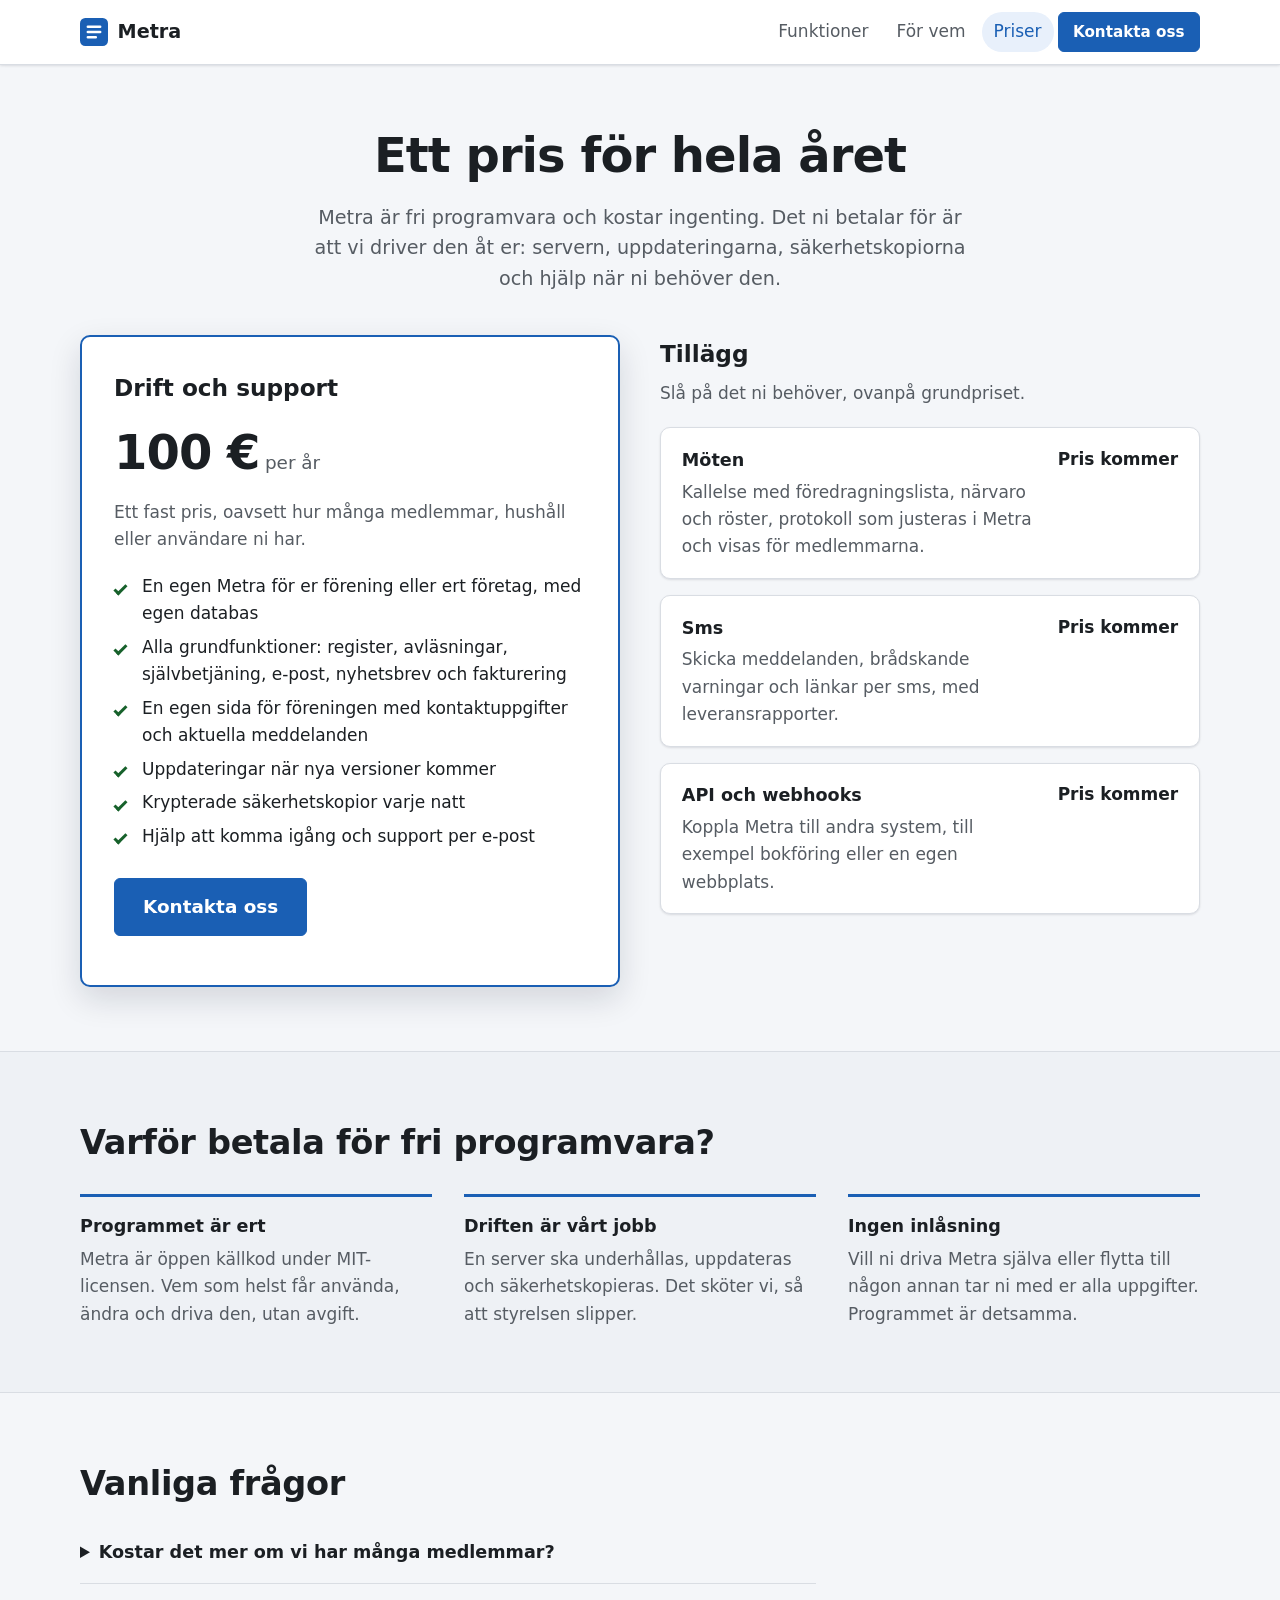
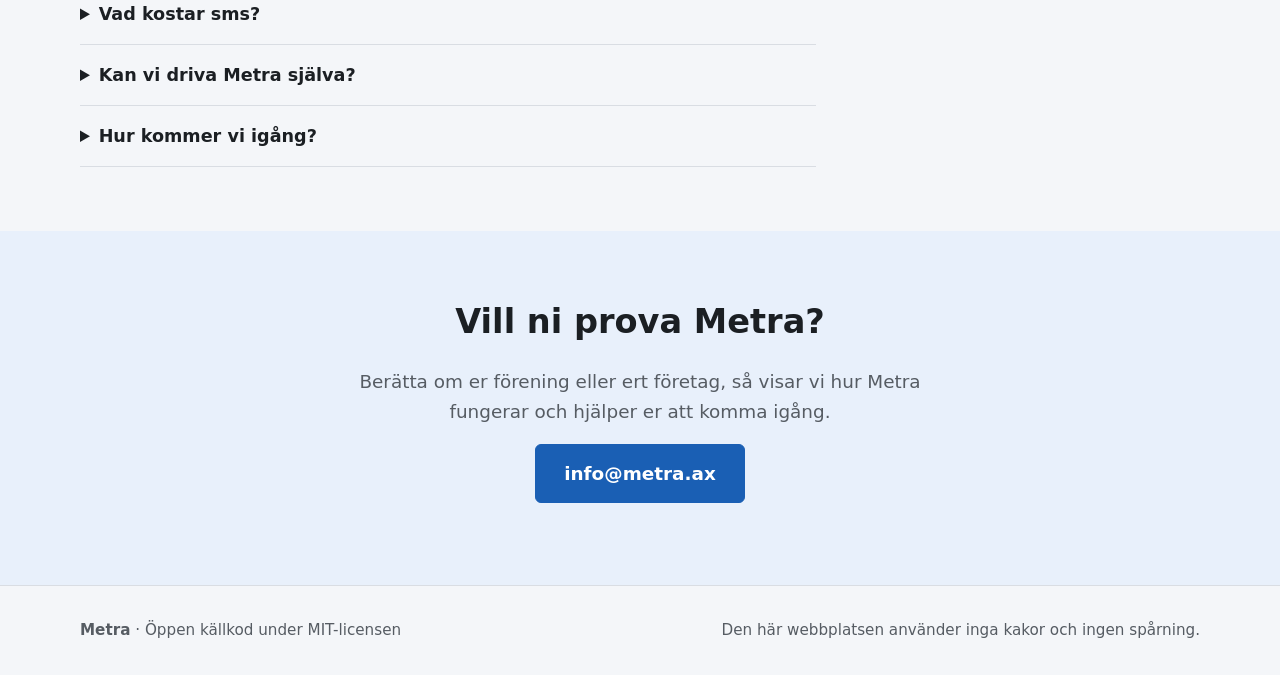
==== priser.html @ fdcd9f50 "Add a pricing page Metra is free software, so the page prices hosting and support: 100 € a year flat" ====
<!doctype html>
<html lang="sv">
<head>
  <meta charset="utf-8">
  <meta name="viewport" content="width=device-width, initial-scale=1">
  <title>Priser – Metra</title>
  <meta name="description" content="Metra är fri programvara. Vi driver den åt er för 100 € per år, med drift, uppdateringar, säkerhetskopior och support.">
  <meta name="color-scheme" content="light dark">
  <meta property="og:title" content="Priser – Metra">
  <meta property="og:description" content="Drift och support av Metra för 100 € per år.">
  <meta property="og:type" content="website">
  <meta property="og:url" content="https://metra.ax/priser.html">
  <link rel="canonical" href="https://metra.ax/priser.html">
  <meta property="og:locale" content="sv_FI">
  <link rel="icon" href="favicon.svg" type="image/svg+xml">
  <link rel="stylesheet" href="style.css">
</head>
<body>
  <a class="skip-link" href="#main">Hoppa till innehållet</a>
  <header class="site-header">
    <div class="wrap site-header__bar">
      <a class="brand" href="./">
        <img src="favicon.svg" alt="" width="28" height="28">
        Metra
      </a>
      <nav aria-label="Huvudmeny">
        <a href="./#funktioner">Funktioner</a>
        <a href="./#for-vem">För vem</a>
        <a href="priser.html" aria-current="page">Priser</a>
        <a class="button button--small" href="#kontakt">Kontakta oss</a>
      </nav>
    </div>
  </header>

  <main id="main">
    <section class="hero hero--center">
      <div class="wrap">
        <h1>Ett pris för hela året</h1>
        <p class="lead">Metra är fri programvara och kostar ingenting. Det ni betalar för är att vi driver den åt er: servern, uppdateringarna, säkerhetskopiorna och hjälp när ni behöver den.</p>
      </div>
    </section>

    <section class="section section--tight">
      <div class="wrap pricing">
        <div class="price-card">
          <h2>Drift och support</h2>
          <p class="price"><span class="price__amount">100 €</span> <span class="price__unit">per år</span></p>
          <p class="price-card__lead">Ett fast pris, oavsett hur många medlemmar, hushåll eller användare ni har.</p>
          <ul class="checks">
            <li>En egen Metra för er förening eller ert företag, med egen databas</li>
            <li>Alla grundfunktioner: register, avläsningar, självbetjäning, e-post, nyhetsbrev och fakturering</li>
            <li>En egen sida för föreningen med kontaktuppgifter och aktuella meddelanden</li>
            <li>Uppdateringar när nya versioner kommer</li>
            <li>Krypterade säkerhetskopior varje natt</li>
            <li>Hjälp att komma igång och support per e-post</li>
          </ul>
          <p><a class="button button--large" href="#kontakt">Kontakta oss</a></p>
        </div>

        <div class="addons">
          <h2>Tillägg</h2>
          <p class="addons__lead">Slå på det ni behöver, ovanpå grundpriset.</p>
          <!-- TODO: fyll i priserna för tilläggen. -->
          <ul class="addon-list">
            <li>
              <div>
                <h3>Möten</h3>
                <p>Kallelse med föredragningslista, närvaro och röster, protokoll som justeras i Metra och visas för medlemmarna.</p>
              </div>
              <p class="addon-list__price">Pris kommer</p>
            </li>
            <li>
              <div>
                <h3>Sms</h3>
                <p>Skicka meddelanden, brådskande varningar och länkar per sms, med leveransrapporter.</p>
              </div>
              <p class="addon-list__price">Pris kommer</p>
            </li>
            <li>
              <div>
                <h3>API och webhooks</h3>
                <p>Koppla Metra till andra system, till exempel bokföring eller en egen webbplats.</p>
              </div>
              <p class="addon-list__price">Pris kommer</p>
            </li>
          </ul>
        </div>
      </div>
    </section>

    <section class="section section--muted">
      <div class="wrap">
        <h2 class="section__title">Varför betala för fri programvara?</h2>
        <div class="trust">
          <div>
            <h4>Programmet är ert</h4>
            <p>Metra är öppen källkod under MIT-licensen. Vem som helst får använda, ändra och driva den, utan avgift.</p>
          </div>
          <div>
            <h4>Driften är vårt jobb</h4>
            <p>En server ska underhållas, uppdateras och säkerhetskopieras. Det sköter vi, så att styrelsen slipper.</p>
          </div>
          <div>
            <h4>Ingen inlåsning</h4>
            <p>Vill ni driva Metra själva eller flytta till någon annan tar ni med er alla uppgifter. Programmet är detsamma.</p>
          </div>
        </div>
      </div>
    </section>

    <section class="section">
      <div class="wrap faq">
        <h2 class="section__title">Vanliga frågor</h2>
        <details>
          <summary>Kostar det mer om vi har många medlemmar?</summary>
          <p>Nej. Priset är detsamma oavsett hur många medlemmar, hushåll eller användare ni har.</p>
        </details>
        <details>
          <summary>Vad kostar sms?</summary>
          <p>Varje sms kostar en liten summa hos sms-leverantören, utöver priset för tillägget. Hör av er så berättar vi hur det fungerar för er.</p>
        </details>
        <details>
          <summary>Kan vi driva Metra själva?</summary>
          <p>Ja. Metra är fri programvara och går att köra på en egen server med Docker. Då betalar ni ingenting till oss.</p>
        </details>
        <details>
          <summary>Hur kommer vi igång?</summary>
          <p>Skicka ett e-postmeddelande och berätta om er förening eller ert företag. Vi sätter upp er Metra och hjälper er att föra in registret.</p>
        </details>
      </div>
    </section>

    <section id="kontakt" class="section section--cta">
      <div class="wrap cta">
        <h2>Vill ni prova Metra?</h2>
        <p>Berätta om er förening eller ert företag, så visar vi hur Metra fungerar och hjälper er att komma igång.</p>
        <p><a class="button button--large" href="mailto:info@metra.ax">info@metra.ax</a></p>
      </div>
    </section>
  </main>

  <footer class="site-footer">
    <div class="wrap site-footer__inner">
      <p><strong>Metra</strong> · Öppen källkod under MIT-licensen</p>
      <p>Den här webbplatsen använder inga kakor och ingen spårning.</p>
    </div>
  </footer>
</body>
</html>
---- style.css ----
/* Metra's website: one hand-written stylesheet, with the app's colours. */
:root {
  --bg: #f4f6f9;
  --surface: #fff;
  --surface-muted: #eef1f5;
  --text: #1b1f23;
  --muted: #565c63;
  --border: #d9dde3;
  --primary: #1a5fb4;
  --primary-hover: #154c91;
  --primary-soft: #e8f0fb;
  --primary-text: #fff;
  --success: #17612b;
  --focus: #b35900;
  --radius: 10px;
  --shadow: 0 1px 2px rgb(16 24 40 / 6%), 0 1px 3px rgb(16 24 40 / 6%);
  --shadow-raised: 0 12px 32px rgb(16 24 40 / 14%);
  color-scheme: light;
}

@media (prefers-color-scheme: dark) {
  :root {
    --bg: #0f1419;
    --surface: #171c23;
    --surface-muted: #141920;
    --text: #e6e9ee;
    --muted: #a3acb8;
    --border: #2d3540;
    --primary: #7cb0ff;
    --primary-hover: #9cc3ff;
    --primary-soft: rgb(124 176 255 / 15%);
    --primary-text: #0b1220;
    --success: #74d68d;
    --focus: #ffb35c;
    --shadow: 0 1px 2px rgb(0 0 0 / 30%), 0 1px 3px rgb(0 0 0 / 30%);
    --shadow-raised: 0 12px 32px rgb(0 0 0 / 50%);
    color-scheme: dark;
  }
}

*, *::before, *::after { box-sizing: border-box; }

html { scroll-behavior: smooth; scroll-padding-top: 4.5rem; }
@media (prefers-reduced-motion: reduce) { html { scroll-behavior: auto; } }

body {
  margin: 0;
  background: var(--bg);
  color: var(--text);
  font-family: system-ui, -apple-system, "Segoe UI", Roboto, "Helvetica Neue", Arial, sans-serif;
  font-size: 1.0625rem;
  line-height: 1.6;
  -webkit-font-smoothing: antialiased;
}

img { max-width: 100%; height: auto; display: block; }
a { color: var(--primary); }
a:hover { color: var(--primary-hover); }
:focus-visible { outline: 3px solid var(--focus); outline-offset: 2px; }

.wrap { max-width: 72rem; margin: 0 auto; padding: 0 1rem; }

.skip-link {
  position: absolute; left: 1rem; top: -3rem;
  background: var(--surface); padding: 0.5rem 1rem; border-radius: 6px; z-index: 10;
}
.skip-link:focus { top: 0.5rem; }

/* Header */
.site-header {
  position: sticky; top: 0; z-index: 5;
  background: var(--surface);
  border-bottom: 1px solid var(--border);
  box-shadow: var(--shadow);
}
.site-header__bar {
  display: flex; align-items: center; justify-content: space-between;
  gap: 1rem; min-height: 4rem;
}
.brand {
  display: inline-flex; align-items: center; gap: 0.6rem;
  font-weight: 700; font-size: 1.2rem; color: var(--text); text-decoration: none;
}
.brand:hover { color: var(--text); }
.site-header nav { display: flex; align-items: center; gap: 0.25rem; }
.site-header nav a:not(.button) {
  color: var(--muted); text-decoration: none; font-weight: 500;
  padding: 0.4rem 0.75rem; border-radius: 999px;
}
.site-header nav a:not(.button):hover { background: var(--primary-soft); color: var(--primary); }
@media (max-width: 40rem) {
  .site-header nav a:not(.button) { display: none; }
}

/* Buttons */
.button {
  display: inline-block;
  background: var(--primary); color: var(--primary-text);
  border: 1px solid var(--primary); border-radius: 6px;
  padding: 0.65rem 1.25rem; font-weight: 600; text-decoration: none;
}
.button:hover { background: var(--primary-hover); border-color: var(--primary-hover); color: var(--primary-text); }
.button--secondary { background: var(--surface); color: var(--text); border-color: var(--border); }
.button--secondary:hover { background: var(--primary-soft); color: var(--primary); border-color: var(--border); }
.button--small { padding: 0.4rem 0.9rem; font-size: 0.95rem; }
.button--large { padding: 0.85rem 1.75rem; font-size: 1.15rem; }

/* Hero */
.hero { padding: 4rem 0 3rem; }
.hero__inner { display: grid; gap: 3rem; align-items: center; grid-template-columns: 1fr; }
@media (min-width: 60rem) {
  .hero__inner { grid-template-columns: 5fr 6fr; }
}
h1 {
  font-size: clamp(2rem, 4.5vw, 3rem); line-height: 1.12;
  letter-spacing: -0.02em; margin: 0 0 1.25rem;
}
.lead { font-size: 1.2rem; color: var(--muted); margin: 0 0 1.75rem; }
.hero__actions { display: flex; flex-wrap: wrap; gap: 0.75rem; margin: 0 0 1rem; }
.hero__note { color: var(--muted); font-size: 0.95rem; margin: 0; }

/* Screenshots */
.shot { margin: 0; }
.shot img { border-radius: var(--radius); }
.shot--browser {
  border: 1px solid var(--border); border-radius: var(--radius);
  background: var(--surface); box-shadow: var(--shadow-raised); overflow: hidden;
}
.shot--browser img { border-radius: 0; }
.shot--phone {
  max-width: 15rem; border: 8px solid #1b1f23; border-radius: 28px;
  overflow: hidden; box-shadow: var(--shadow-raised); background: var(--surface);
}
.shot--phone img { border-radius: 0; }
.shot--single-phone { justify-self: center; }

/* Sections */
.section { padding: 4rem 0; }
.section--muted { background: var(--surface-muted); border-top: 1px solid var(--border); border-bottom: 1px solid var(--border); }
.section__title { font-size: clamp(1.6rem, 3vw, 2.1rem); letter-spacing: -0.01em; margin: 0 0 0.75rem; }
.section__lead { font-size: 1.15rem; color: var(--muted); max-width: 46rem; margin: 0 0 2.5rem; }

/* Feature rows */
.feature {
  display: grid; gap: 2rem; align-items: center;
  padding: 2.5rem 0; border-top: 1px solid var(--border);
}
.feature h3 { font-size: 1.45rem; margin: 0 0 0.75rem; }
.feature p { margin: 0 0 1rem; }
@media (min-width: 56rem) {
  .feature { grid-template-columns: 2fr 3fr; gap: 3.5rem; }
  .feature--flip { grid-template-columns: 3fr 2fr; }
  .feature--flip .feature__text { order: 2; }
}
.checks { list-style: none; padding: 0; margin: 0; }
.checks li { position: relative; padding-left: 1.75rem; margin: 0.4rem 0; }
.checks li::before {
  content: ""; position: absolute; left: 0.2rem; top: 0.5em;
  width: 0.45rem; height: 0.8rem;
  border: solid var(--success); border-width: 0 3px 3px 0; transform: rotate(45deg);
}

.shot-pair { display: grid; grid-template-columns: 1fr auto; gap: 1.25rem; align-items: center; }
.shot-pair .shot--phone { max-width: 11rem; }
@media (max-width: 34rem) {
  .shot-pair { grid-template-columns: 1fr; }
  .shot-pair .shot--phone { justify-self: center; max-width: 14rem; }
}

/* Cards */
.grid-title { font-size: 1.45rem; margin: 3rem 0 1.25rem; }
.cards {
  list-style: none; padding: 0; margin: 0;
  display: grid; gap: 1rem; grid-template-columns: repeat(auto-fill, minmax(16rem, 1fr));
}
.card {
  background: var(--surface); border: 1px solid var(--border);
  border-radius: var(--radius); box-shadow: var(--shadow); padding: 1.25rem 1.4rem;
}
.card h4 { margin: 0 0 0.4rem; font-size: 1.1rem; }
.card p { margin: 0; color: var(--muted); }
.cards--compact .card { padding: 1rem 1.2rem; }

/* Trust */
.trust { display: grid; gap: 2rem; grid-template-columns: repeat(auto-fit, minmax(14rem, 1fr)); margin-top: 1.5rem; }
.trust h4 { font-size: 1.1rem; margin: 0 0 0.4rem; padding-top: 0.9rem; border-top: 3px solid var(--primary); }
.trust p { margin: 0; color: var(--muted); }

/* Call to action */
.section--cta { background: var(--primary-soft); text-align: center; }
.cta { max-width: 40rem; }
.cta h2 { font-size: clamp(1.6rem, 3vw, 2.1rem); margin: 0 0 0.75rem; }
.cta p { font-size: 1.15rem; color: var(--muted); }

/* Footer */
.site-footer { border-top: 1px solid var(--border); padding: 2rem 0; color: var(--muted); font-size: 0.95rem; }
.site-footer__inner { display: flex; flex-wrap: wrap; justify-content: space-between; gap: 0.5rem 2rem; }
.site-footer p { margin: 0; }

/* Pricing page */
.site-header nav a[aria-current="page"] { background: var(--primary-soft); color: var(--primary); }
.hero--center { text-align: center; padding-bottom: 1rem; }
.hero--center .lead { max-width: 42rem; margin: 0 auto; }
.section--tight { padding-top: 1.5rem; }
.cta .cta__more { font-size: 1rem; }

.pricing { display: grid; gap: 2.5rem; align-items: start; }
@media (min-width: 56rem) { .pricing { grid-template-columns: 1fr 1fr; } }
.price-card {
  background: var(--surface); border: 2px solid var(--primary);
  border-radius: var(--radius); box-shadow: var(--shadow-raised); padding: 2rem;
}
.price-card h2, .addons h2 { font-size: 1.45rem; margin: 0 0 0.5rem; }
.price { margin: 0 0 0.5rem; }
.price__amount { font-size: 3rem; font-weight: 700; letter-spacing: -0.02em; }
.price__unit { color: var(--muted); font-size: 1.15rem; }
.price-card__lead, .addons__lead { color: var(--muted); margin: 0 0 1.25rem; }
.price-card .checks { margin-bottom: 1.75rem; }

.addon-list { list-style: none; padding: 0; margin: 0; display: grid; gap: 1rem; }
.addon-list li {
  display: flex; justify-content: space-between; gap: 1rem; align-items: flex-start;
  background: var(--surface); border: 1px solid var(--border);
  border-radius: var(--radius); box-shadow: var(--shadow); padding: 1.1rem 1.3rem;
}
.addon-list h3 { font-size: 1.1rem; margin: 0 0 0.3rem; }
.addon-list p { margin: 0; color: var(--muted); }
.addon-list .addon-list__price { color: var(--text); font-weight: 600; white-space: nowrap; }

.faq details { max-width: 46rem; }
.faq details { border-bottom: 1px solid var(--border); padding: 1rem 0; }
.faq summary { cursor: pointer; font-weight: 600; font-size: 1.1rem; }
.faq details p { margin: 0.75rem 0 0; color: var(--muted); }
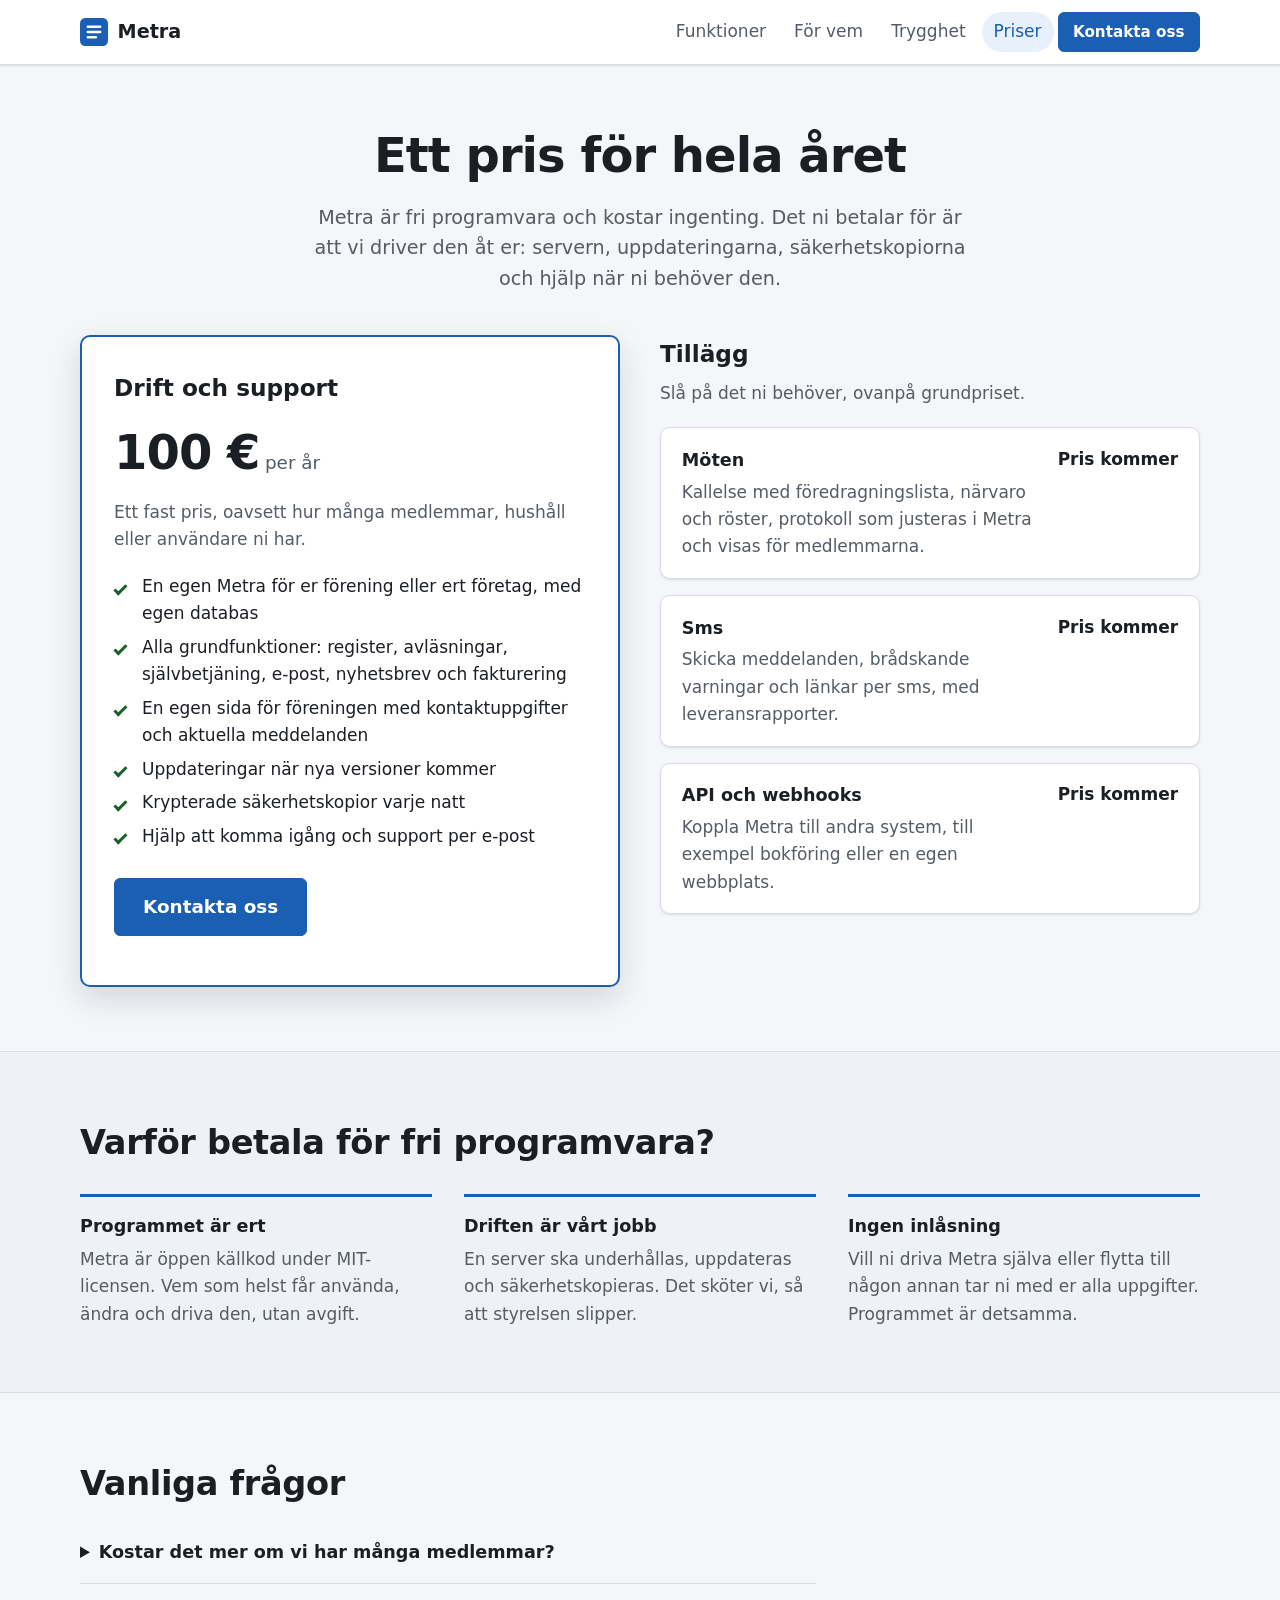
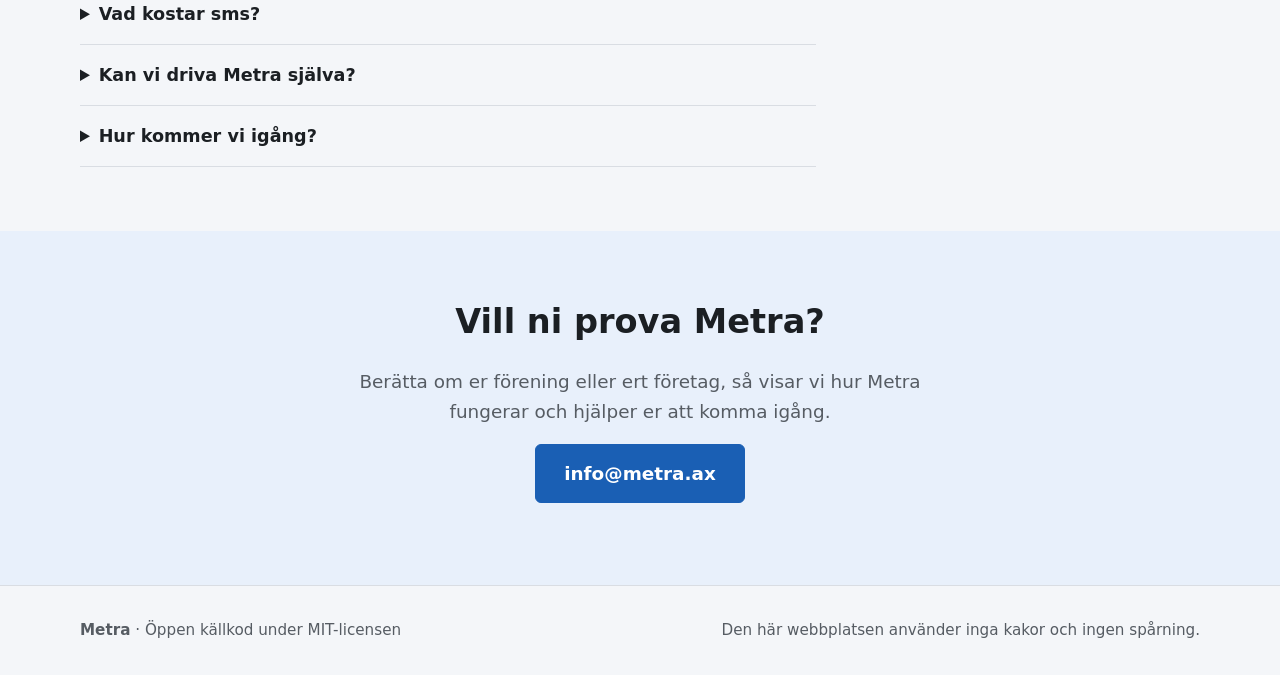
==== commit d7402a19: "Fix the menu links on the pricing page They pointed at ./#..., which opens a folder listing instead " ====
--- a/priser.html
+++ b/priser.html
@@ -19,13 +19,14 @@
   <a class="skip-link" href="#main">Hoppa till innehållet</a>
   <header class="site-header">
     <div class="wrap site-header__bar">
-      <a class="brand" href="./">
+      <a class="brand" href="index.html">
         <img src="favicon.svg" alt="" width="28" height="28">
         Metra
       </a>
       <nav aria-label="Huvudmeny">
-        <a href="./#funktioner">Funktioner</a>
-        <a href="./#for-vem">För vem</a>
+        <a href="index.html#funktioner">Funktioner</a>
+        <a href="index.html#for-vem">För vem</a>
+        <a href="index.html#trygghet">Trygghet</a>
         <a href="priser.html" aria-current="page">Priser</a>
         <a class="button button--small" href="#kontakt">Kontakta oss</a>
       </nav>
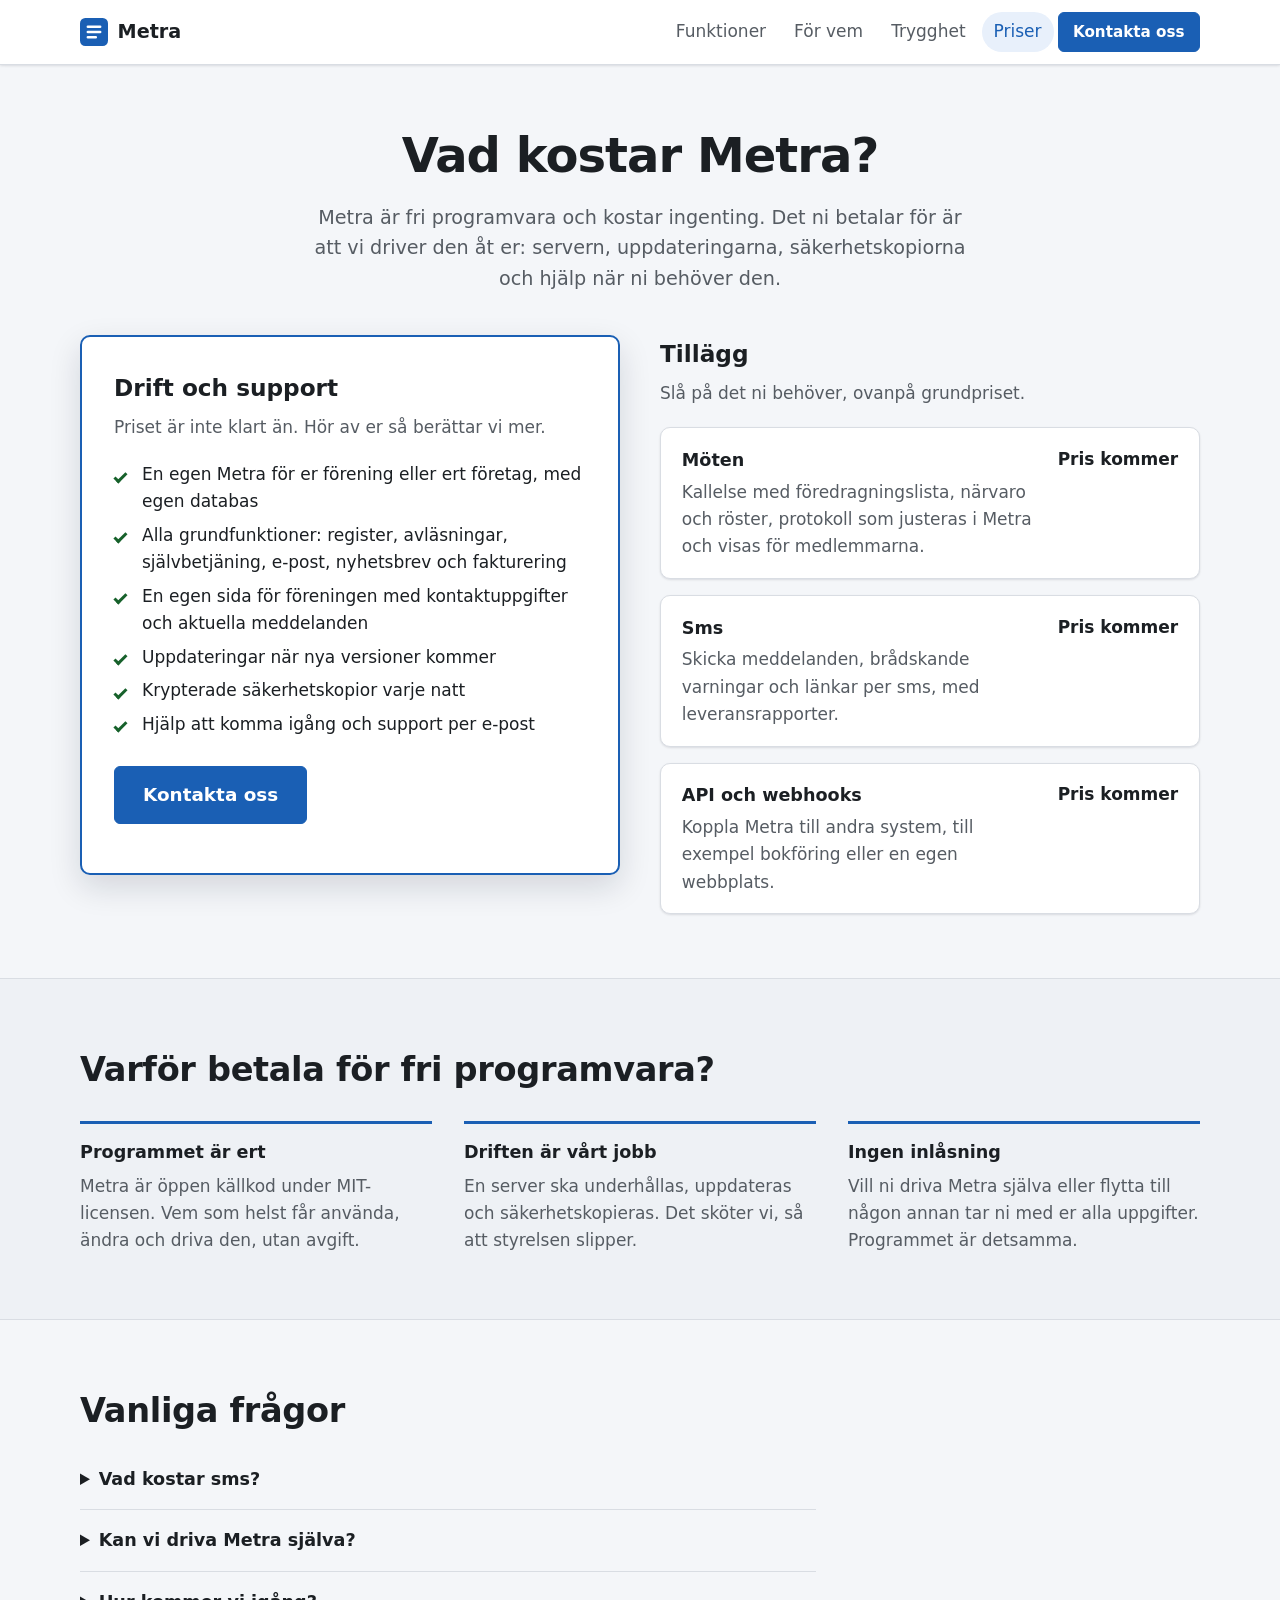
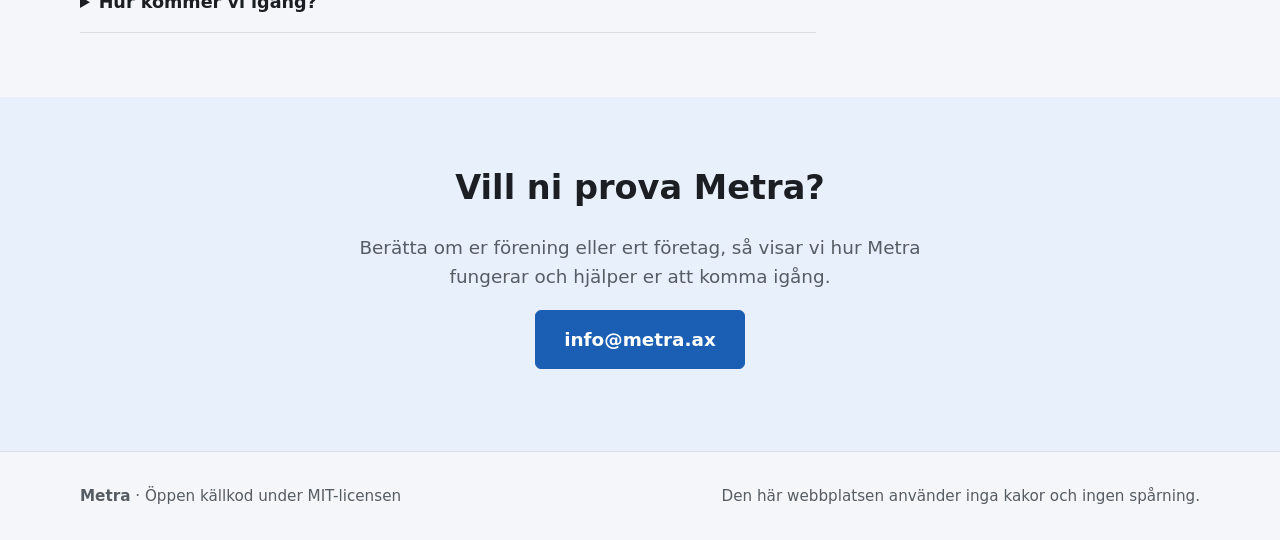
==== commit 42f96314: "Take the 100 € price off the site until the budget is done Co-Authored-By: Claude Opus 5.5 (1M conte" ====
--- a/priser.html
+++ b/priser.html
@@ -4,10 +4,10 @@
   <meta charset="utf-8">
   <meta name="viewport" content="width=device-width, initial-scale=1">
   <title>Priser – Metra</title>
-  <meta name="description" content="Metra är fri programvara. Vi driver den åt er för 100 € per år, med drift, uppdateringar, säkerhetskopior och support.">
+  <meta name="description" content="Metra är fri programvara. Vi driver den åt er, med drift, uppdateringar, säkerhetskopior och support.">
   <meta name="color-scheme" content="light dark">
   <meta property="og:title" content="Priser – Metra">
-  <meta property="og:description" content="Drift och support av Metra för 100 € per år.">
+  <meta property="og:description" content="Drift och support av Metra.">
   <meta property="og:type" content="website">
   <meta property="og:url" content="https://metra.ax/priser.html">
   <link rel="canonical" href="https://metra.ax/priser.html">
@@ -36,7 +36,7 @@
   <main id="main">
     <section class="hero hero--center">
       <div class="wrap">
-        <h1>Ett pris för hela året</h1>
+        <h1>Vad kostar Metra?</h1>
         <p class="lead">Metra är fri programvara och kostar ingenting. Det ni betalar för är att vi driver den åt er: servern, uppdateringarna, säkerhetskopiorna och hjälp när ni behöver den.</p>
       </div>
     </section>
@@ -45,8 +45,7 @@
       <div class="wrap pricing">
         <div class="price-card">
           <h2>Drift och support</h2>
-          <p class="price"><span class="price__amount">100 €</span> <span class="price__unit">per år</span></p>
-          <p class="price-card__lead">Ett fast pris, oavsett hur många medlemmar, hushåll eller användare ni har.</p>
+          <p class="price-card__lead">Priset är inte klart än. Hör av er så berättar vi mer.</p>
           <ul class="checks">
             <li>En egen Metra för er förening eller ert företag, med egen databas</li>
             <li>Alla grundfunktioner: register, avläsningar, självbetjäning, e-post, nyhetsbrev och fakturering</li>
@@ -113,10 +112,6 @@
       <div class="wrap faq">
         <h2 class="section__title">Vanliga frågor</h2>
         <details>
-          <summary>Kostar det mer om vi har många medlemmar?</summary>
-          <p>Nej. Priset är detsamma oavsett hur många medlemmar, hushåll eller användare ni har.</p>
-        </details>
-        <details>
           <summary>Vad kostar sms?</summary>
           <p>Varje sms kostar en liten summa hos sms-leverantören, utöver priset för tillägget. Hör av er så berättar vi hur det fungerar för er.</p>
         </details>
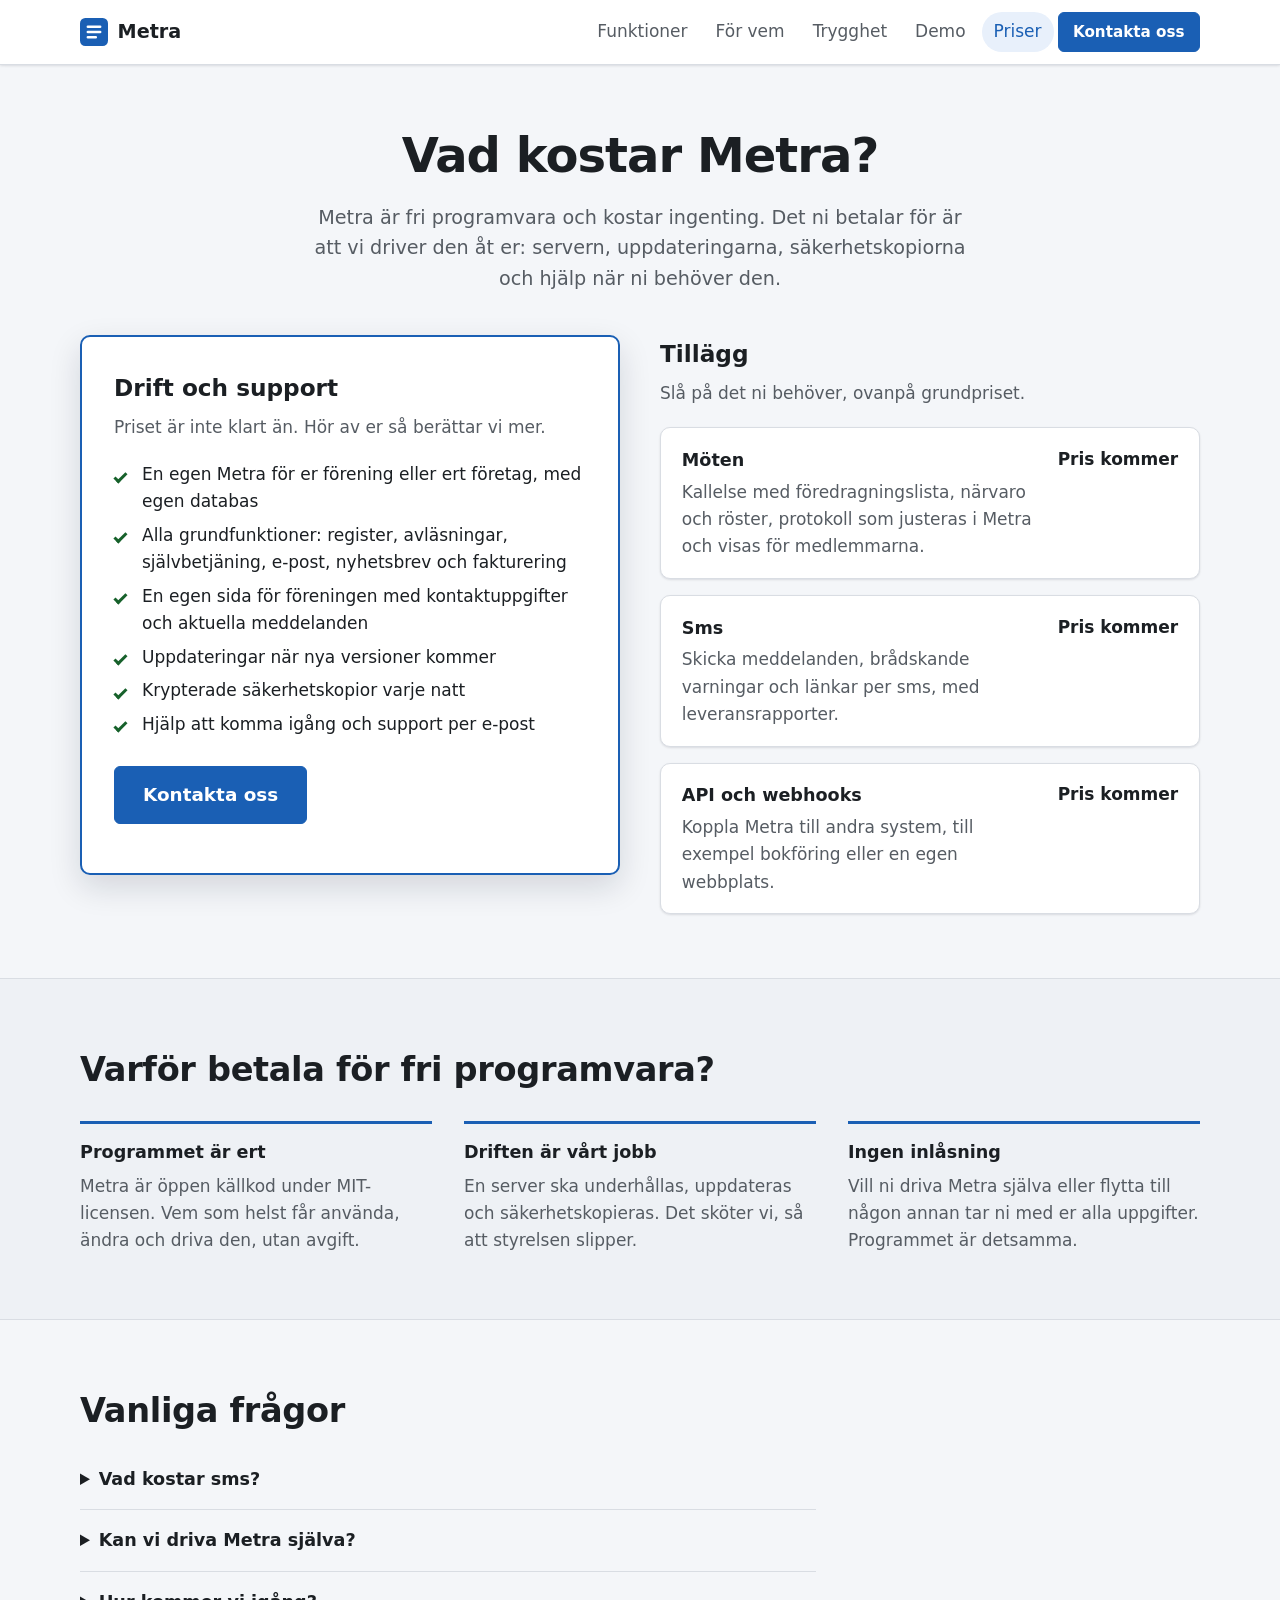
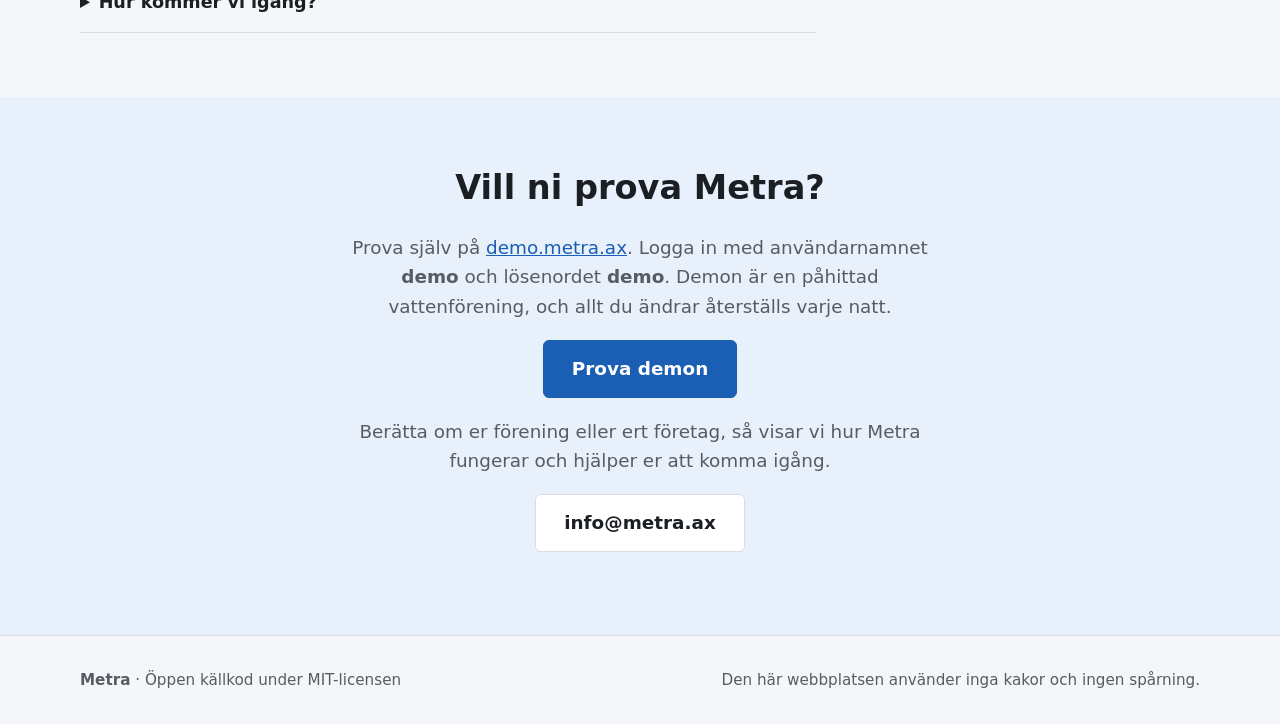
==== commit 7d84043e: "Link to the demo site at demo.metra.ax Co-Authored-By: Claude Opus 5.5 <noreply@anthropic.com> Claud" ====
--- a/priser.html
+++ b/priser.html
@@ -27,6 +27,7 @@
         <a href="index.html#funktioner">Funktioner</a>
         <a href="index.html#for-vem">För vem</a>
         <a href="index.html#trygghet">Trygghet</a>
+        <a href="https://demo.metra.ax/">Demo</a>
         <a href="priser.html" aria-current="page">Priser</a>
         <a class="button button--small" href="#kontakt">Kontakta oss</a>
       </nav>
@@ -129,8 +130,10 @@
     <section id="kontakt" class="section section--cta">
       <div class="wrap cta">
         <h2>Vill ni prova Metra?</h2>
+        <p>Prova själv på <a href="https://demo.metra.ax/">demo.metra.ax</a>. Logga in med användarnamnet <strong>demo</strong> och lösenordet <strong>demo</strong>. Demon är en påhittad vattenförening, och allt du ändrar återställs varje natt.</p>
+        <p><a class="button button--large" href="https://demo.metra.ax/">Prova demon</a></p>
         <p>Berätta om er förening eller ert företag, så visar vi hur Metra fungerar och hjälper er att komma igång.</p>
-        <p><a class="button button--large" href="mailto:info@metra.ax">info@metra.ax</a></p>
+        <p><a class="button button--large button--secondary" href="mailto:info@metra.ax">info@metra.ax</a></p>
       </div>
     </section>
   </main>
